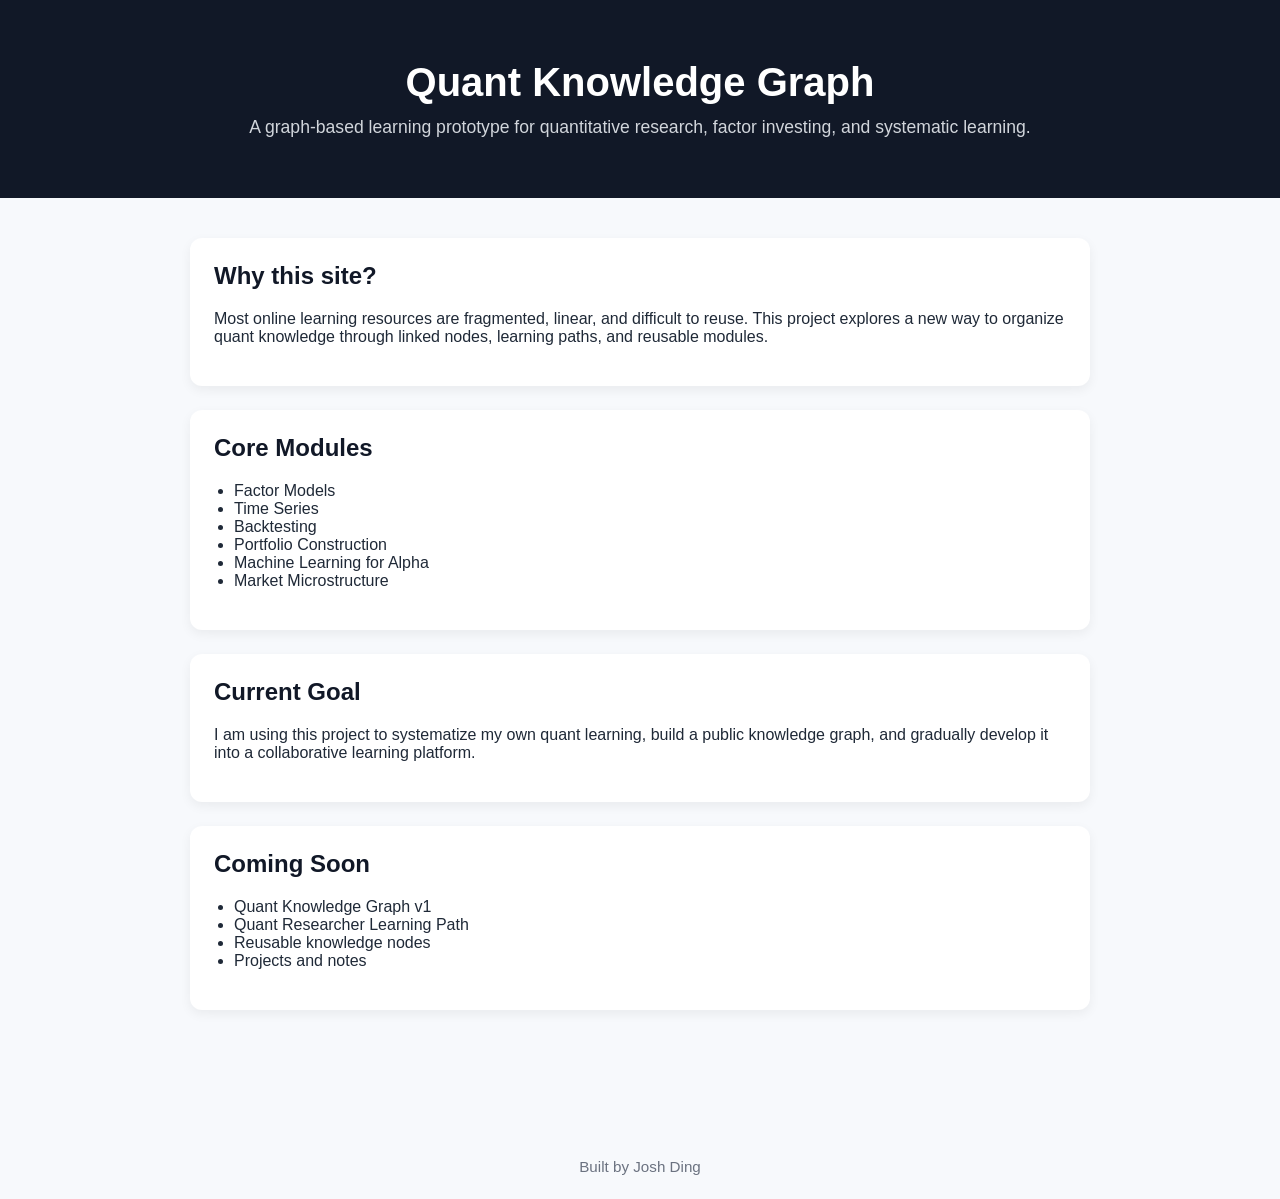
==== index.html @ d49c41d6 "Add homepage" ====
<!DOCTYPE html>
<html lang="en">
<head>
  <meta charset="UTF-8" />
  <meta name="viewport" content="width=device-width, initial-scale=1.0" />
  <title>Josh Ding | Quant Knowledge Graph</title>
  <style>
    body {
      margin: 0;
      font-family: Arial, sans-serif;
      background: #f7f9fc;
      color: #1f2937;
    }
    header {
      background: #111827;
      color: white;
      padding: 60px 20px;
      text-align: center;
    }
    header h1 {
      margin: 0 0 12px;
      font-size: 2.5rem;
    }
    header p {
      margin: 0;
      font-size: 1.1rem;
      color: #d1d5db;
    }
    main {
      max-width: 900px;
      margin: 40px auto;
      padding: 0 20px 60px;
    }
    section {
      background: white;
      border-radius: 12px;
      padding: 24px;
      margin-bottom: 24px;
      box-shadow: 0 4px 12px rgba(0,0,0,0.06);
    }
    h2 {
      margin-top: 0;
      color: #111827;
    }
    ul {
      padding-left: 20px;
    }
    .button {
      display: inline-block;
      margin-top: 12px;
      padding: 10px 16px;
      background: #2563eb;
      color: white;
      text-decoration: none;
      border-radius: 8px;
    }
    footer {
      text-align: center;
      padding: 24px;
      color: #6b7280;
      font-size: 0.95rem;
    }
  </style>
</head>
<body>
  <header>
    <h1>Quant Knowledge Graph</h1>
    <p>A graph-based learning prototype for quantitative research, factor investing, and systematic learning.</p>
  </header>

  <main>
    <section>
      <h2>Why this site?</h2>
      <p>
        Most online learning resources are fragmented, linear, and difficult to reuse.
        This project explores a new way to organize quant knowledge through linked nodes,
        learning paths, and reusable modules.
      </p>
    </section>

    <section>
      <h2>Core Modules</h2>
      <ul>
        <li>Factor Models</li>
        <li>Time Series</li>
        <li>Backtesting</li>
        <li>Portfolio Construction</li>
        <li>Machine Learning for Alpha</li>
        <li>Market Microstructure</li>
      </ul>
    </section>

    <section>
      <h2>Current Goal</h2>
      <p>
        I am using this project to systematize my own quant learning, build a public knowledge graph,
        and gradually develop it into a collaborative learning platform.
      </p>
    </section>

    <section>
      <h2>Coming Soon</h2>
      <ul>
        <li>Quant Knowledge Graph v1</li>
        <li>Quant Researcher Learning Path</li>
        <li>Reusable knowledge nodes</li>
        <li>Projects and notes</li>
      </ul>
    </section>
  </main>

  <footer>
    Built by Josh Ding
  </footer>
</body>
</html>
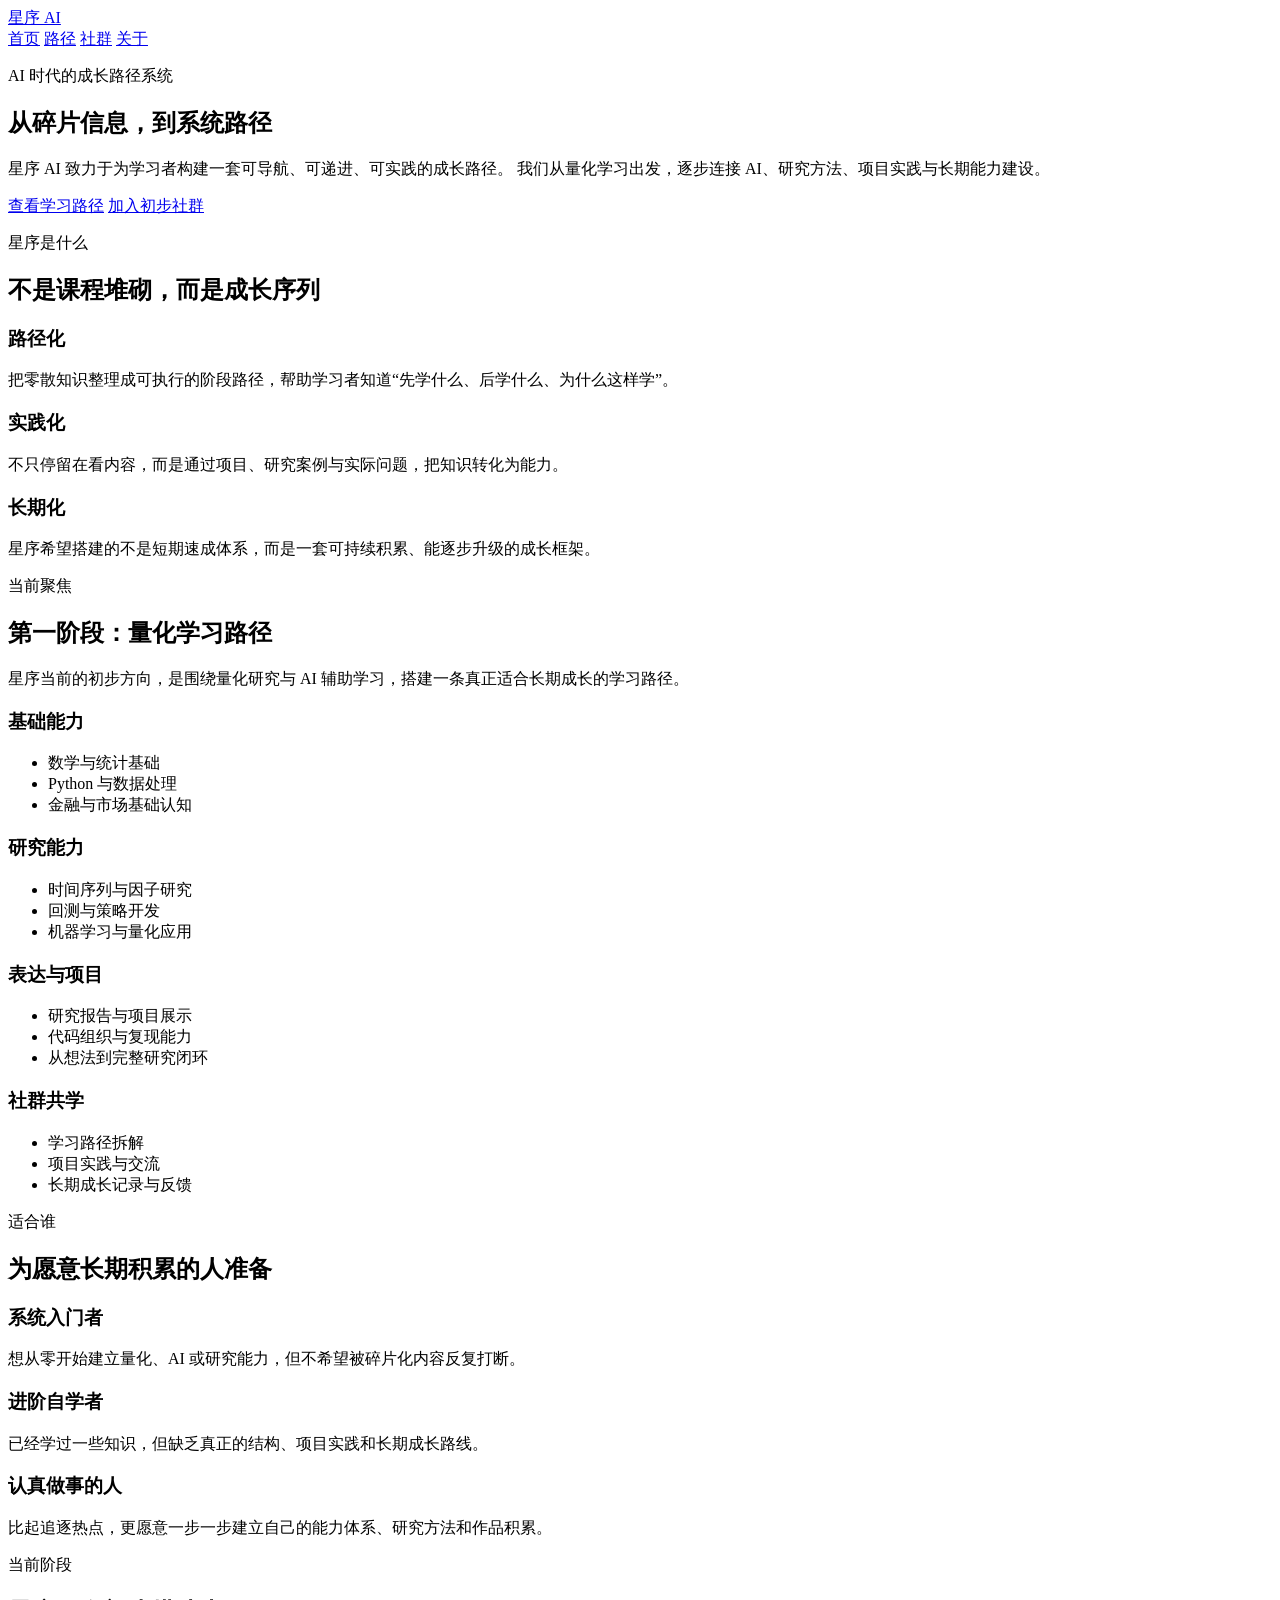
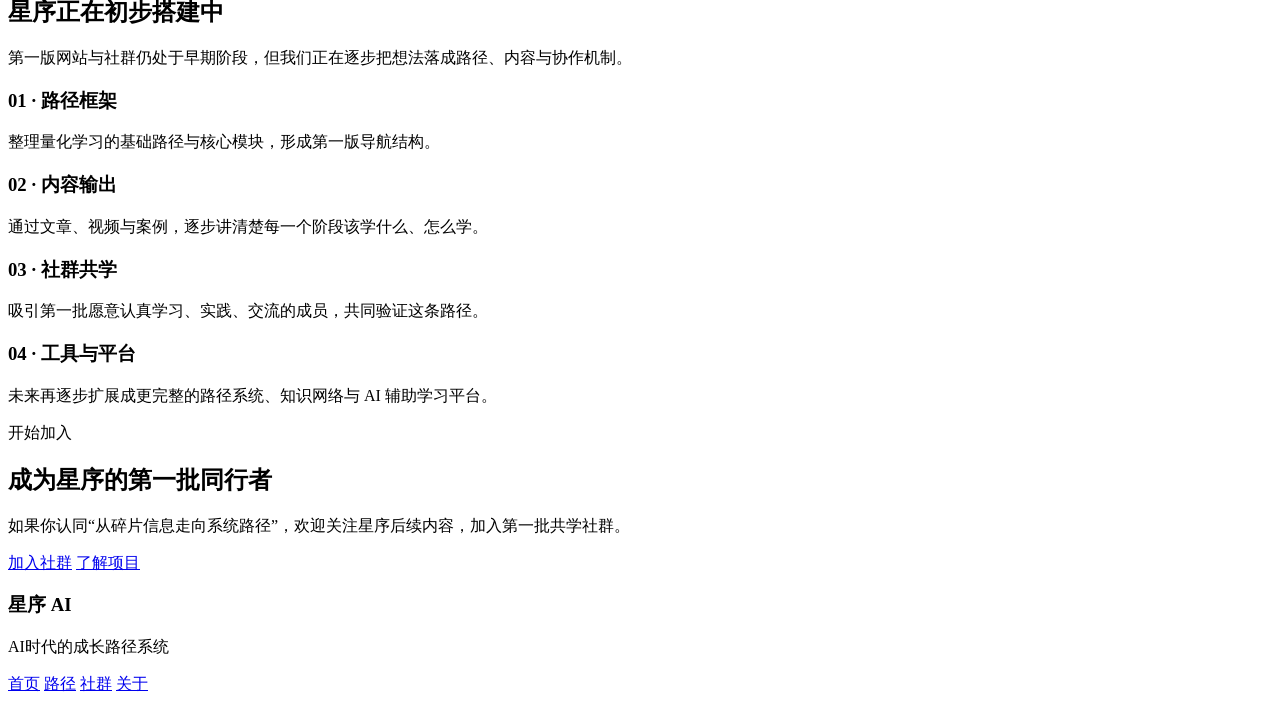
==== commit 923d4bae: "Update index.html" ====
--- a/index.html
+++ b/index.html
@@ -1,116 +1,209 @@
 <!DOCTYPE html>
-<html lang="en">
+<html lang="zh-CN">
 <head>
   <meta charset="UTF-8" />
   <meta name="viewport" content="width=device-width, initial-scale=1.0" />
-  <title>Josh Ding | Quant Knowledge Graph</title>
-  <style>
-    body {
-      margin: 0;
-      font-family: Arial, sans-serif;
-      background: #f7f9fc;
-      color: #1f2937;
-    }
-    header {
-      background: #111827;
-      color: white;
-      padding: 60px 20px;
-      text-align: center;
-    }
-    header h1 {
-      margin: 0 0 12px;
-      font-size: 2.5rem;
-    }
-    header p {
-      margin: 0;
-      font-size: 1.1rem;
-      color: #d1d5db;
-    }
-    main {
-      max-width: 900px;
-      margin: 40px auto;
-      padding: 0 20px 60px;
-    }
-    section {
-      background: white;
-      border-radius: 12px;
-      padding: 24px;
-      margin-bottom: 24px;
-      box-shadow: 0 4px 12px rgba(0,0,0,0.06);
-    }
-    h2 {
-      margin-top: 0;
-      color: #111827;
-    }
-    ul {
-      padding-left: 20px;
-    }
-    .button {
-      display: inline-block;
-      margin-top: 12px;
-      padding: 10px 16px;
-      background: #2563eb;
-      color: white;
-      text-decoration: none;
-      border-radius: 8px;
-    }
-    footer {
-      text-align: center;
-      padding: 24px;
-      color: #6b7280;
-      font-size: 0.95rem;
-    }
-  </style>
+  <title>星序 AI | AI时代的成长路径系统</title>
+  <meta name="description" content="星序 AI 是一个面向 AI 时代与量化研究的成长路径系统，帮助学习者从碎片化信息走向系统化进阶。" />
+  <meta name="keywords" content="星序AI, 量化学习, AI学习路径, 量化研究, 成长路径, 学习社群" />
+  <meta name="author" content="星序 AI" />
+  <link rel="stylesheet" href="styles/main.css" />
 </head>
 <body>
-  <header>
-    <h1>Quant Knowledge Graph</h1>
-    <p>A graph-based learning prototype for quantitative research, factor investing, and systematic learning.</p>
+  <header class="site-header">
+    <div class="container nav">
+      <div class="brand">
+        <a href="index.html">星序 AI</a>
+      </div>
+      <nav class="nav-links">
+        <a href="index.html">首页</a>
+        <a href="pages/path.html">路径</a>
+        <a href="pages/community.html">社群</a>
+        <a href="pages/about.html">关于</a>
+      </nav>
+    </div>
   </header>
 
   <main>
-    <section>
-      <h2>Why this site?</h2>
-      <p>
-        Most online learning resources are fragmented, linear, and difficult to reuse.
-        This project explores a new way to organize quant knowledge through linked nodes,
-        learning paths, and reusable modules.
-      </p>
-    </section>
-
-    <section>
-      <h2>Core Modules</h2>
-      <ul>
-        <li>Factor Models</li>
-        <li>Time Series</li>
-        <li>Backtesting</li>
-        <li>Portfolio Construction</li>
-        <li>Machine Learning for Alpha</li>
-        <li>Market Microstructure</li>
-      </ul>
-    </section>
-
-    <section>
-      <h2>Current Goal</h2>
-      <p>
-        I am using this project to systematize my own quant learning, build a public knowledge graph,
-        and gradually develop it into a collaborative learning platform.
-      </p>
-    </section>
-
-    <section>
-      <h2>Coming Soon</h2>
-      <ul>
-        <li>Quant Knowledge Graph v1</li>
-        <li>Quant Researcher Learning Path</li>
-        <li>Reusable knowledge nodes</li>
-        <li>Projects and notes</li>
-      </ul>
+    <section class="hero">
+      <div class="container hero-content">
+        <p class="hero-tag">AI 时代的成长路径系统</p>
+        <h1>从碎片信息，到系统路径</h1>
+        <p class="hero-desc">
+          星序 AI 致力于为学习者构建一套可导航、可递进、可实践的成长路径。
+          我们从量化学习出发，逐步连接 AI、研究方法、项目实践与长期能力建设。
+        </p>
+        <div class="hero-actions">
+          <a class="btn btn-primary" href="pages/path.html">查看学习路径</a>
+          <a class="btn btn-secondary" href="pages/community.html">加入初步社群</a>
+        </div>
+      </div>
+    </section>
+
+    <section class="section">
+      <div class="container">
+        <div class="section-header">
+          <p class="section-tag">星序是什么</p>
+          <h2>不是课程堆砌，而是成长序列</h2>
+        </div>
+        <div class="grid grid-3">
+          <div class="card">
+            <h3>路径化</h3>
+            <p>
+              把零散知识整理成可执行的阶段路径，帮助学习者知道“先学什么、后学什么、为什么这样学”。
+            </p>
+          </div>
+          <div class="card">
+            <h3>实践化</h3>
+            <p>
+              不只停留在看内容，而是通过项目、研究案例与实际问题，把知识转化为能力。
+            </p>
+          </div>
+          <div class="card">
+            <h3>长期化</h3>
+            <p>
+              星序希望搭建的不是短期速成体系，而是一套可持续积累、能逐步升级的成长框架。
+            </p>
+          </div>
+        </div>
+      </div>
+    </section>
+
+    <section class="section section-alt">
+      <div class="container">
+        <div class="section-header">
+          <p class="section-tag">当前聚焦</p>
+          <h2>第一阶段：量化学习路径</h2>
+          <p class="section-desc">
+            星序当前的初步方向，是围绕量化研究与 AI 辅助学习，搭建一条真正适合长期成长的学习路径。
+          </p>
+        </div>
+        <div class="grid grid-2">
+          <div class="card">
+            <h3>基础能力</h3>
+            <ul>
+              <li>数学与统计基础</li>
+              <li>Python 与数据处理</li>
+              <li>金融与市场基础认知</li>
+            </ul>
+          </div>
+          <div class="card">
+            <h3>研究能力</h3>
+            <ul>
+              <li>时间序列与因子研究</li>
+              <li>回测与策略开发</li>
+              <li>机器学习与量化应用</li>
+            </ul>
+          </div>
+          <div class="card">
+            <h3>表达与项目</h3>
+            <ul>
+              <li>研究报告与项目展示</li>
+              <li>代码组织与复现能力</li>
+              <li>从想法到完整研究闭环</li>
+            </ul>
+          </div>
+          <div class="card">
+            <h3>社群共学</h3>
+            <ul>
+              <li>学习路径拆解</li>
+              <li>项目实践与交流</li>
+              <li>长期成长记录与反馈</li>
+            </ul>
+          </div>
+        </div>
+      </div>
+    </section>
+
+    <section class="section">
+      <div class="container">
+        <div class="section-header">
+          <p class="section-tag">适合谁</p>
+          <h2>为愿意长期积累的人准备</h2>
+        </div>
+        <div class="grid grid-3">
+          <div class="card">
+            <h3>系统入门者</h3>
+            <p>
+              想从零开始建立量化、AI 或研究能力，但不希望被碎片化内容反复打断。
+            </p>
+          </div>
+          <div class="card">
+            <h3>进阶自学者</h3>
+            <p>
+              已经学过一些知识，但缺乏真正的结构、项目实践和长期成长路线。
+            </p>
+          </div>
+          <div class="card">
+            <h3>认真做事的人</h3>
+            <p>
+              比起追逐热点，更愿意一步一步建立自己的能力体系、研究方法和作品积累。
+            </p>
+          </div>
+        </div>
+      </div>
+    </section>
+
+    <section class="section section-alt">
+      <div class="container">
+        <div class="section-header">
+          <p class="section-tag">当前阶段</p>
+          <h2>星序正在初步搭建中</h2>
+          <p class="section-desc">
+            第一版网站与社群仍处于早期阶段，但我们正在逐步把想法落成路径、内容与协作机制。
+          </p>
+        </div>
+        <div class="timeline">
+          <div class="timeline-item">
+            <h3>01 · 路径框架</h3>
+            <p>整理量化学习的基础路径与核心模块，形成第一版导航结构。</p>
+          </div>
+          <div class="timeline-item">
+            <h3>02 · 内容输出</h3>
+            <p>通过文章、视频与案例，逐步讲清楚每一个阶段该学什么、怎么学。</p>
+          </div>
+          <div class="timeline-item">
+            <h3>03 · 社群共学</h3>
+            <p>吸引第一批愿意认真学习、实践、交流的成员，共同验证这条路径。</p>
+          </div>
+          <div class="timeline-item">
+            <h3>04 · 工具与平台</h3>
+            <p>未来再逐步扩展成更完整的路径系统、知识网络与 AI 辅助学习平台。</p>
+          </div>
+        </div>
+      </div>
+    </section>
+
+    <section class="section cta-section">
+      <div class="container cta-box">
+        <p class="section-tag">开始加入</p>
+        <h2>成为星序的第一批同行者</h2>
+        <p>
+          如果你认同“从碎片信息走向系统路径”，欢迎关注星序后续内容，加入第一批共学社群。
+        </p>
+        <div class="hero-actions">
+          <a class="btn btn-primary" href="pages/community.html">加入社群</a>
+          <a class="btn btn-secondary" href="pages/about.html">了解项目</a>
+        </div>
+      </div>
     </section>
   </main>
 
-  <footer>
-    Built by Josh Ding
+  <footer class="site-footer">
+    <div class="container footer-content">
+      <div>
+        <h3>星序 AI</h3>
+        <p>AI时代的成长路径系统</p>
+      </div>
+      <div class="footer-links">
+        <a href="index.html">首页</a>
+        <a href="pages/path.html">路径</a>
+        <a href="pages/community.html">社群</a>
+        <a href="pages/about.html">关于</a>
+      </div>
+    </div>
   </footer>
+
+  <script src="scripts/main.js"></script>
 </body>
 </html>
